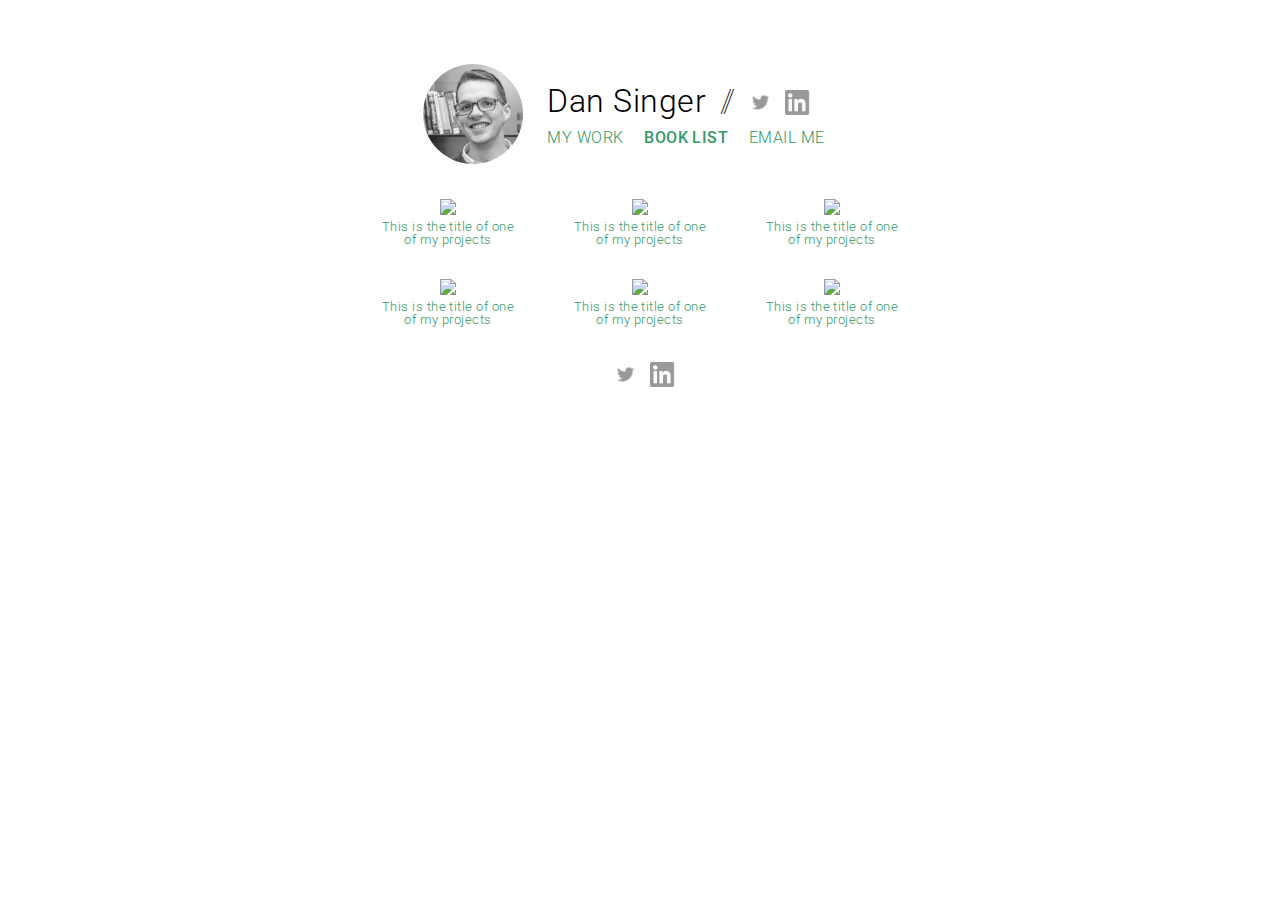
==== books/index.html @ 6f6c7e39 "Work, Book pages." ====
<!DOCTYPE HTML PUBLIC "-//W3C//DTD HTML 4.01//EN" "http://www.w3.org/TR/html4/strict.dtd">
<html>
	<head>
		<meta charset="utf-8">
		<meta http-equiv="X-UA-Compatible" content="IE=edge">
		<meta name="viewport" content="width=device-width, initial-scale=1">
		<title>Dan Singer: Designer, Researcher</title>
		<link href='https://fonts.googleapis.com/css?family=Roboto:100,300,300italic,500' rel='stylesheet' type='text/css'>
		<link rel="stylesheet" href="../css/styles.css">

	</head>

	<body>
			<div class="flexWrapper">
				<div class="flexHeader">
					<a href="http://dansinger.github.io"><img src="https://dansinger.github.io/images/profile.jpg" height="100" width="100" class="circle profile"></a>
					<div class="headerRight">
						<div class="heading">
								<h1><a href="http://dansinger.github.io">Dan Singer</a></h1>
								<div id="spacer">
									//
								</div>
								<div class="social">
									<a target="_blank" href="http://twitter.com/singerde"><img src="https://dansinger.github.io/images/twitter.png"></a>
									<a target="_blank" href="https://www.linkedin.com/in/dan-singer-0a117a32"><img src="https://dansinger.github.io/images/linkedin.png"></a>
								</div>
						</div>
						<div class="nav">
							<ul>
								<li><a href="../work">MY WORK</a></li>
								<li><a href="../books" class="current">BOOK LIST</a></li>
								<li><a href="mailto:singerde1@gmail.com">EMAIL ME</a></li>
							</ul>
						</div>
					</div>
				</div>

				<div class="flexWork">
					<div class="items">
						<img src="http://placekitten.com.s3.amazonaws.com/homepage-samples/96/139.jpg">
						<div class="itemTitle">
							<a>This is the title of one of my projects</a>
						</div>
					</div>
					<div class="items">
						<img src="http://placekitten.com.s3.amazonaws.com/homepage-samples/96/139.jpg">
						<div class="itemTitle">
							<a>This is the title of one of my projects</a>
						</div>
					</div>
					<div class="items">
						<img src="http://placekitten.com.s3.amazonaws.com/homepage-samples/96/139.jpg">
						<div class="itemTitle">
							<a>This is the title of one of my projects</a>
						</div>
					</div>
					<div class="items">
						<img src="http://placekitten.com.s3.amazonaws.com/homepage-samples/96/139.jpg">
						<div class="itemTitle">
							<a>This is the title of one of my projects</a>
						</div>
					</div>
					<div class="items">
						<img src="http://placekitten.com.s3.amazonaws.com/homepage-samples/96/139.jpg">
						<div class="itemTitle">
							<a>This is the title of one of my projects</a>
						</div>
					</div>
					<div class="items">
						<img src="http://placekitten.com.s3.amazonaws.com/homepage-samples/96/139.jpg">
						<div class="itemTitle">
							<a>This is the title of one of my projects</a>
						</div>
					</div>
				</div>

				<div class="flexFooter">
					<div class="social">
						<a target="_blank" href="http://twitter.com/singerde"><img src="https://dansinger.github.io/images/twitter.png"></a>
						<a target="_blank" href="https://www.linkedin.com/in/dan-singer-0a117a32"><img src="https://dansinger.github.io/images/linkedin.png"></a>
					</div>
				</div>
			</div>
	</body>

</html>
---- css/styles.css ----
/* Meyer Reset */
html,body,div,span,applet,object,iframe,a,abbr,acronym,address,big,cite,code,del,dfn,em,font,img,ins,kbd,q,s,samp,small,strike,strong,sub,sup,tt,var,dl,dt,dd,ol,ul,li,h1,h2,h3,h4,h5,h6,pre,form,fieldset,input,textarea,label,legend,p,blockquote,table,caption,tbody,tfoot,thead,tr,th,td{margin:0;padding:0;border:0;outline:0;font-weight:inherit;font-style:inherit;font-size:100%;font-family:inherit;vertical-align:baseline;}body{line-height:1;color:black;background:white;}:focus{outline:0;}table{border-collapse:collapse;border-spacing:0;}caption,th,td{text-align:left;font-weight:normal;}fieldset,img{border:0;}address,caption,cite,code,dfn,em,strong,th,var{font-style:normal;font-weight:normal;}ol,ul{list-style:none;}h1,h2,h3,h4,h5,h6{font-size:100%;font-weight:normal;}blockquote:before,blockquote:after,q:before,q:after{content:"";}blockquote,q{quotes:"" "";}abbr,acronym{border:0;}

@-ms-viewport {
  width: device-width;
}

/* Full-size CSS */

body {
	font-family: 'Roboto', sans-serif;
	font-weight: 300;
	font-size: 1rem;
	letter-spacing: 0.03rem;
}

h1 {
	font-size: 2rem;
	font-weight: 300;
	display: inline;
}

h1 a {
	color: #000000;
	font-weight: 300;
	text-decoration: none;
}

h2 {
	font-size: 1.5rem;
	margin: 0.5em 0 0.5em 0;
}

a {
	color: #339966;
	font-weight: 300;
	text-decoration: none;
}

a.current:link, a.current:visited {
	font-weight: 500;
}

p {
	margin: 1.5rem 0;
	line-height: 1.6rem;
}

.circle {
	border-radius: 50%;
}


.flexWrapper {
	display: flex;
	flex-direction: column;
	margin: 4rem auto;
	max-width: 90%;
	align-items: center;
	justify-content: space-around;
}

.flexHeader {
	display: flex;
	align-items: center
}

.profile {
	/* border: 1px solid black;*/
}

.headerRight {
	flex-direction: column;
	margin: 0 1.5rem;
}


#spacer {
	display: inline;
	font-weight: 100;
	font-size: 2rem;
	letter-spacing: -0.4rem;
	margin: 0 0.6rem;
}

.social {
	display: inline;
}

.social img {
	position: relative;
    height: 25px;
    width: 25px;
    margin: 0 0 0 0.5rem;
    top: 0.2rem;
    opacity: 0.4;
    transition: all 0.4s;
}

.social img:hover {
	opacity: 1;
}

.nav ul {
	margin: 0.8rem 0 0 0;
}

.nav ul li:first-child{
	margin: 0 0.5rem 0 0;
}

.nav ul li {
	display: inline;
	margin: 0 0.5rem;
}

.nav a {
	/* transition: all 0.4s; */
}

.flexContent {
	max-width: 36rem;
	margin: 2rem 0;
}


.flexContent p:first-child {
	margin: 0 0 1rem 0;
}

.flexWork {
	/* width: 40rem; */
	max-width: 36rem;
	margin: 1rem 0;
	display: flex;
	flex-flow: row wrap;
	justify-content: center;
}

.items {
	display: flex;
	flex-direction: column;
	align-items: center;
	/* background-color: red; 
	border: 1px solid black; */
	width: 10em;
	margin: 1em;
}

.items > img {
	/* border: 1px solid #339966; */
}

.itemTitle {
	width: 85%;
	margin: 0.5em 0 0 0;
	text-align: center;
	font-size: 0.8em;
}

/* Mobile */
@media screen and (max-width: 580px) {
	.flexHeader {
		flex-direction: column;
		justify-content: center;
	}

	.heading {
		margin: 1rem 0;
	}

	#spacer {
		display: none;
	}

	.social {
		display: flex;
		margin: 1rem;
		justify-content: center;
	}

	.social img:first-child {
		top: 0;
		margin: 0 0.4rem;
	}

	.social img {
		top: 0;
		margin: 0 0.4rem;
		opacity: 1;
	}

	.nav {
		margin: 1.5rem auto 0;
	}

	.nav ul {
		text-align: center;
	}

	.nav ul li:first-child {
		margin: 0;
	}

	.nav ul li {
		display: block;
		margin: 1.2rem 0;
	}



	.flexContent {
		margin: 0.8rem 0;
		width: 90%;
	}
}
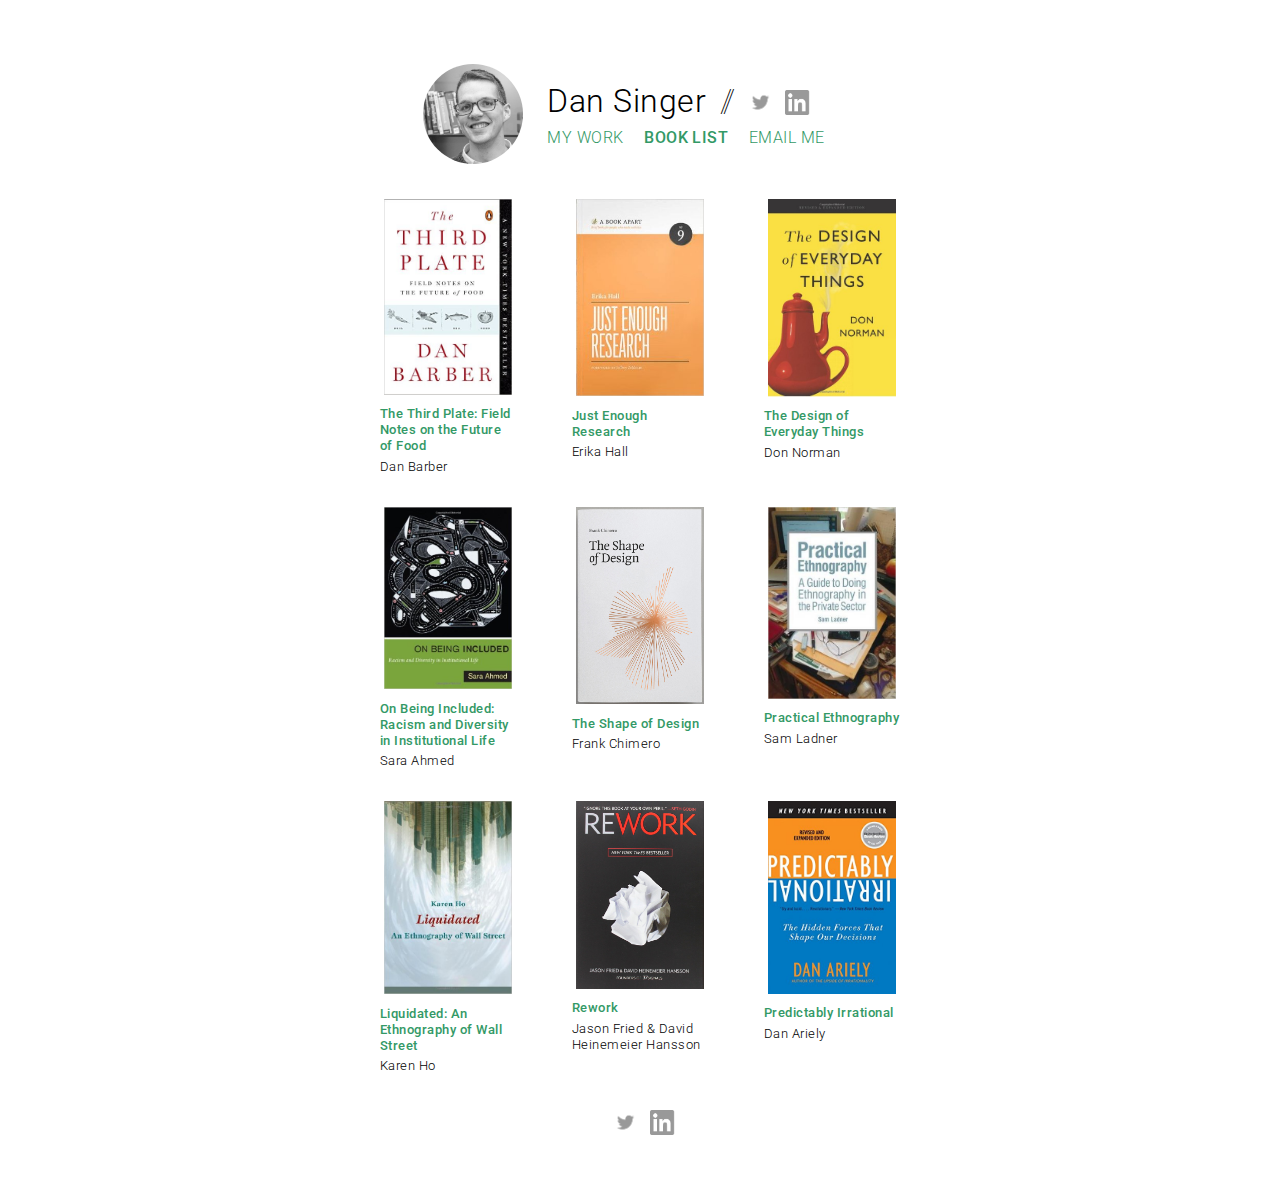
==== commit 83bbd0c1: "Add books and update CSS." ====
--- a/books/index.html
+++ b/books/index.html
@@ -36,42 +36,69 @@
 				</div>
 
 				<div class="flexWork">
-					<div class="items">
-						<img src="http://placekitten.com.s3.amazonaws.com/homepage-samples/96/139.jpg">
+					<a href="http://www.amazon.com/The-Third-Plate-Field-Future/dp/0143127152" class="items">
+						<img src="../images/Barber.jpg">
 						<div class="itemTitle">
-							<a>This is the title of one of my projects</a>
+							<p class="bold">The Third Plate: Field Notes on the Future of Food</p>
+							<p class="light">Dan Barber</p>
 						</div>
-					</div>
-					<div class="items">
-						<img src="http://placekitten.com.s3.amazonaws.com/homepage-samples/96/139.jpg">
+					</a>
+					<a href="https://abookapart.com/products/just-enough-research" class="items">
+						<img src="../images/Hall.jpg">
 						<div class="itemTitle">
-							<a>This is the title of one of my projects</a>
+							<p class="bold">Just Enough Research</p>
+							<p class="light">Erika Hall</p>
 						</div>
-					</div>
-					<div class="items">
-						<img src="http://placekitten.com.s3.amazonaws.com/homepage-samples/96/139.jpg">
+					</a>
+					<a href="http://www.amazon.com/The-Design-Everyday-Things-Expanded/dp/0465050654" class="items">
+						<img src="../images/Norman.jpg">
 						<div class="itemTitle">
-							<a>This is the title of one of my projects</a>
+							<p class="bold">The Design of Everyday Things</p>
+							<p class="light">Don Norman</p>
 						</div>
-					</div>
-					<div class="items">
-						<img src="http://placekitten.com.s3.amazonaws.com/homepage-samples/96/139.jpg">
+					</a>
+					<a href="http://www.amazon.com/Being-Included-Racism-Diversity-Institutional/dp/0822352362/" class="items">
+						<img src="../images/Ahmed.jpg">
 						<div class="itemTitle">
-							<a>This is the title of one of my projects</a>
+							<p class="bold">On Being Included: Racism and Diversity in Institutional Life </p>
+							<p class="light">Sara Ahmed</p>
 						</div>
-					</div>
-					<div class="items">
-						<img src="http://placekitten.com.s3.amazonaws.com/homepage-samples/96/139.jpg">
+					</a>
+					<a href="https://buyolympia.com/q/Item=frank-chimero-the-shape-of-design-paperback" class="items">
+						<img src="../images/Chimero.jpg">
 						<div class="itemTitle">
-							<a>This is the title of one of my projects</a>
+							<p class="bold">The Shape of Design</p>
+							<p class="light">Frank Chimero</p>
 						</div>
-					</div>
-					<div class="items">
-						<img src="http://placekitten.com.s3.amazonaws.com/homepage-samples/96/139.jpg">
+					</a>
+					<a href="http://www.amazon.com/Practical-Ethnography-Guide-Private-Sector/dp/1611323908" class="items">
+						<img src="../images/Ladner.jpg">
 						<div class="itemTitle">
-							<a>This is the title of one of my projects</a>
+							<p class="bold">Practical Ethnography</p>
+							<p class="light">Sam Ladner</p>
 						</div>
-					</div>
+					</a>
+					<a href="http://www.amazon.com/dp/0822345994/" class="items">
+							<img src="../images/Ho.jpg">
+							<div class="itemTitle">
+								<p class="bold">Liquidated: An Ethnography of Wall Street</p>
+								<p class="light">Karen Ho</p>
+							</div>
+					</a>
+					<a href="http://www.amazon.com/Rework-Jason-Fried/dp/0307463745" class="items">
+						<img src="../images/Fried.jpg">
+						<div class="itemTitle">
+							<p class="bold">Rework</p>
+							<p class="light">Jason Fried & David Heinemeier Hansson</p>
+						</div>
+					</a>
+					<a href="http://www.amazon.com/Predictably-Irrational-Revised-Expanded-Edition/dp/0061353248" class="items">
+						<img src="../images/Ariely.jpg">
+						<div class="itemTitle">
+							<p class="bold">Predictably Irrational</p>
+							<p class="light">Dan Ariely</p>
+						</div>
+					</a>
 				</div>
 
 				<div class="flexFooter">
--- a/css/styles.css
+++ b/css/styles.css
@@ -41,10 +41,28 @@
 	font-weight: 500;
 }
 
-p {
+/* Paragraph Styles */
+.bodyText {
 	margin: 1.5rem 0;
 	line-height: 1.6rem;
 }
+
+.bold {
+	font-weight: 500;
+	font-size: 0.8rem;
+	color: #339966;
+	line-height: 1.0rem;
+	margin: 0.2rem 0 0 0;
+}
+
+.light {
+	font-weight: 300;
+	font-size: 0.8rem;
+	color: #000000;
+	line-height: 1.0rem;
+	margin: 0.3rem 0 0 0;
+}
+
 
 .circle {
 	border-radius: 50%;
@@ -143,19 +161,21 @@
 	align-items: center;
 	/* background-color: red; 
 	border: 1px solid black; */
-	width: 10em;
-	margin: 1em;
+	width: 10rem;
+	height: auto;
+	margin: 1rem;
 }
 
 .items > img {
 	/* border: 1px solid #339966; */
+	width: 80%;
+	height: auto;
 }
 
 .itemTitle {
 	width: 85%;
-	margin: 0.5em 0 0 0;
-	text-align: center;
-	font-size: 0.8em;
+	margin: 0.5rem 0 0 0;
+	text-align: left;
 }
 
 /* Mobile */
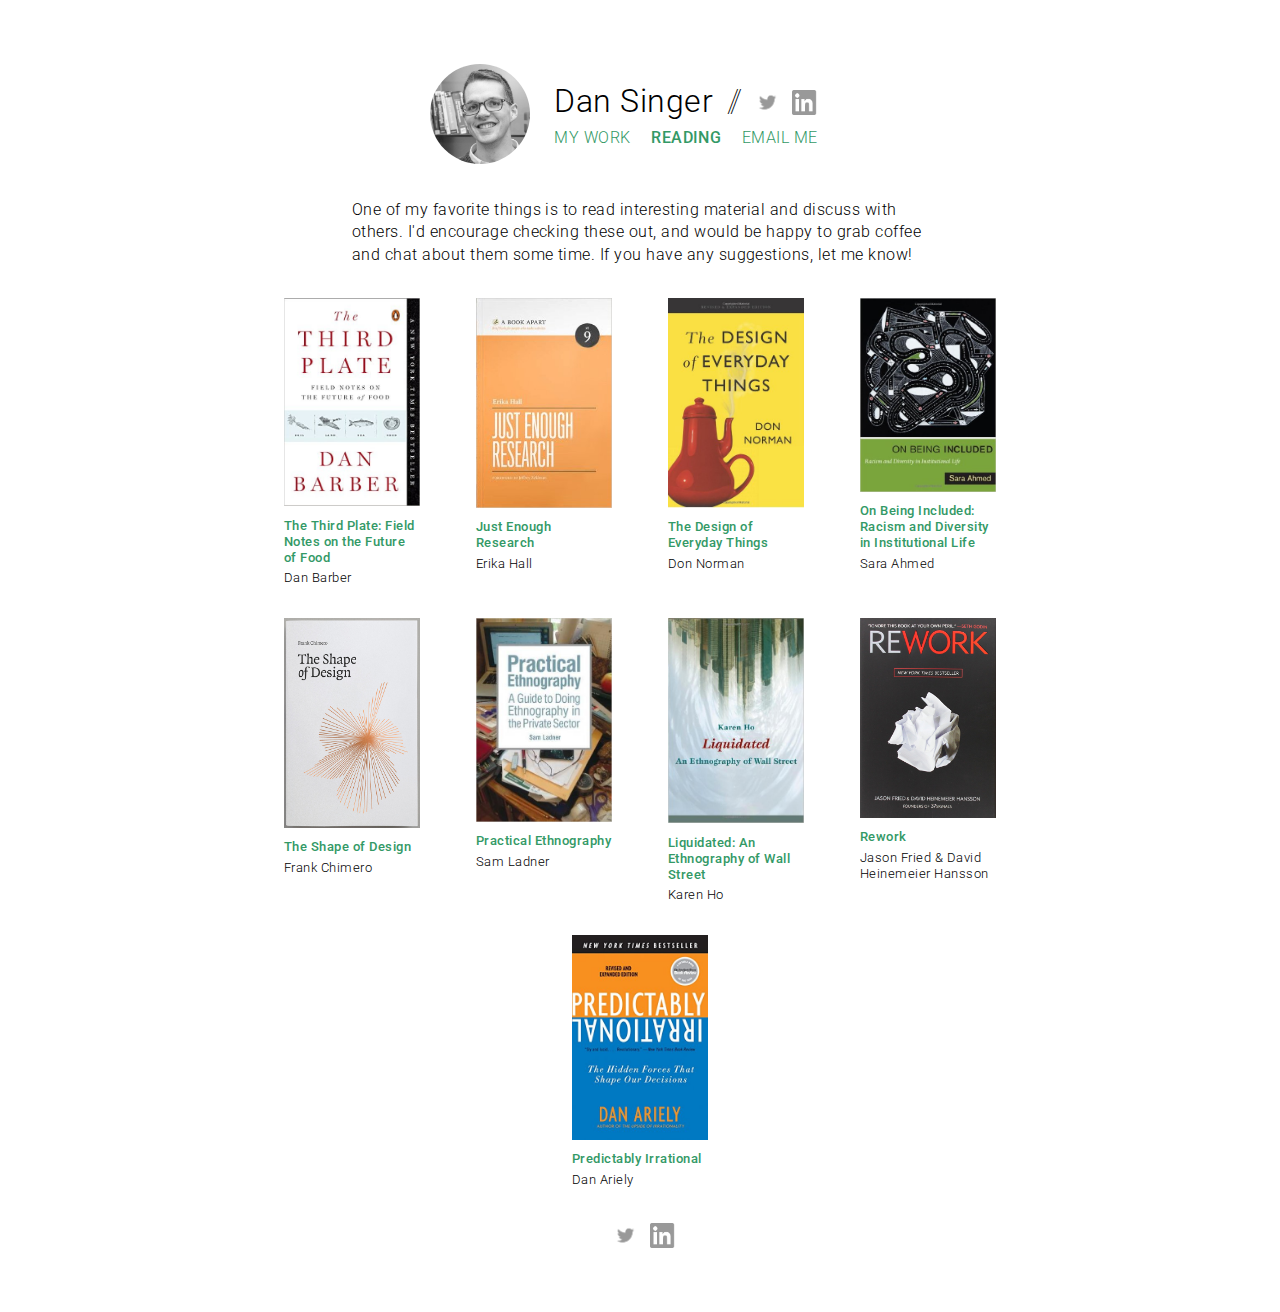
==== commit 92464efa: "Lots and lots of updates." ====
--- a/books/index.html
+++ b/books/index.html
@@ -13,28 +13,32 @@
 	<body>
 			<div class="flexWrapper">
 				<div class="flexHeader">
-					<a href="http://dansinger.github.io"><img src="https://dansinger.github.io/images/profile.jpg" height="100" width="100" class="circle profile"></a>
+					<a href="../index.html">
+						<img src="../images/profile.jpg" height="100" width="100" class="circle profile">
+					</a>
 					<div class="headerRight">
 						<div class="heading">
-								<h1><a href="http://dansinger.github.io">Dan Singer</a></h1>
+								<h1 class="large medium black inline"><a href="../index.html" class="black">Dan Singer</a></h1>
 								<div id="spacer">
 									//
 								</div>
-								<div class="social">
+								<div class="social inline">
 									<a target="_blank" href="http://twitter.com/singerde"><img src="https://dansinger.github.io/images/twitter.png"></a>
 									<a target="_blank" href="https://www.linkedin.com/in/dan-singer-0a117a32"><img src="https://dansinger.github.io/images/linkedin.png"></a>
 								</div>
 						</div>
 						<div class="nav">
 							<ul>
-								<li><a href="../work">MY WORK</a></li>
-								<li><a href="../books" class="current">BOOK LIST</a></li>
+								<li><a href="../work/index.html">MY WORK</a></li>
+								<li><a href="../books/index.html" class="heavy">READING</a></li>
 								<li><a href="mailto:singerde1@gmail.com">EMAIL ME</a></li>
 							</ul>
 						</div>
 					</div>
 				</div>
-
+				<div class="introText">
+					<p class="spaced14">One of my favorite things is to read interesting material and discuss with others. I'd encourage checking these out, and would be happy to grab coffee and chat about them some time. If you have any suggestions, let me know!</p>
+				</div>
 				<div class="flexWork">
 					<a href="http://www.amazon.com/The-Third-Plate-Field-Future/dp/0143127152" class="items">
 						<img src="../images/Barber.jpg">
--- a/css/styles.css
+++ b/css/styles.css
@@ -1,5 +1,53 @@
-/* Meyer Reset */
-html,body,div,span,applet,object,iframe,a,abbr,acronym,address,big,cite,code,del,dfn,em,font,img,ins,kbd,q,s,samp,small,strike,strong,sub,sup,tt,var,dl,dt,dd,ol,ul,li,h1,h2,h3,h4,h5,h6,pre,form,fieldset,input,textarea,label,legend,p,blockquote,table,caption,tbody,tfoot,thead,tr,th,td{margin:0;padding:0;border:0;outline:0;font-weight:inherit;font-style:inherit;font-size:100%;font-family:inherit;vertical-align:baseline;}body{line-height:1;color:black;background:white;}:focus{outline:0;}table{border-collapse:collapse;border-spacing:0;}caption,th,td{text-align:left;font-weight:normal;}fieldset,img{border:0;}address,caption,cite,code,dfn,em,strong,th,var{font-style:normal;font-weight:normal;}ol,ul{list-style:none;}h1,h2,h3,h4,h5,h6{font-size:100%;font-weight:normal;}blockquote:before,blockquote:after,q:before,q:after{content:"";}blockquote,q{quotes:"" "";}abbr,acronym{border:0;}
+/* http://meyerweb.com/eric/tools/css/reset/ 
+   v2.0 | 20110126
+   License: none (public domain)
+*/
+
+	html, body, div, span, applet, object, iframe,
+	h1, h2, h3, h4, h5, h6, p, blockquote, pre,
+	a, abbr, acronym, address, big, cite, code,
+	del, dfn, em, img, ins, kbd, q, s, samp,
+	small, strike, strong, sub, sup, tt, var,
+	b, u, i, center,
+	dl, dt, dd, ol, ul, li,
+	fieldset, form, label, legend,
+	table, caption, tbody, tfoot, thead, tr, th, td,
+	article, aside, canvas, details, embed, 
+	figure, figcaption, footer, header, hgroup, 
+	menu, nav, output, ruby, section, summary,
+	time, mark, audio, video {
+		margin: 0;
+		padding: 0;
+		border: 0;
+		font-size: 100%;
+		font: inherit;
+		vertical-align: baseline;
+	}
+	/* HTML5 display-role reset for older browsers */
+	article, aside, details, figcaption, figure, 
+	footer, header, hgroup, menu, nav, section {
+		display: block;
+	}
+	body {
+		line-height: 1;
+	}
+	ol, ul {
+		list-style: none;
+	}
+	blockquote, q {
+		quotes: none;
+	}
+	blockquote:before, blockquote:after,
+	q:before, q:after {
+		content: '';
+		content: none;
+	}
+	table {
+		border-collapse: collapse;
+		border-spacing: 0;
+	}
+
+/* Reset End */
 
 @-ms-viewport {
   width: device-width;
@@ -14,38 +62,94 @@
 	letter-spacing: 0.03rem;
 }
 
-h1 {
+.black {
+	color: #000000;
+}
+
+.green {
+	color: #339966;
+}
+
+.heavy {
+	font-weight: 500;
+}
+
+.medium {
+	font-weight: 300;
+}
+
+.light {
+	font-weight: 100;
+}
+
+.large {
 	font-size: 2rem;
-	font-weight: 300;
+}
+
+.regular {
+	font-size: 1.5rem;
+}
+
+.small {
+	font-size: 1.0rem;
+}
+
+.inline {
 	display: inline;
 }
 
-h1 a {
-	color: #000000;
-	font-weight: 300;
-	text-decoration: none;
-}
-
-h2 {
-	font-size: 1.5rem;
-	margin: 0.5em 0 0.5em 0;
+.block {
+	display: block;
+}
+
+.fullWidth {
+	width: 100%;
+}
+
+.max100 {
+	max-width: 100%;
+}
+
+.floatLeft {
+	float: left;
+}
+
+.m-auto {
+	margin: auto;
+}
+
+.m-2t {
+	margin-top: 2rem;
+}
+
+.m-15t{
+	margin-top: 1.5rem;
+}
+
+.m-r {
+	margin-right: 2rem;
+}
+
+.spaced16 {
+	line-height: 1.6rem;
+}
+
+.spaced14 {
+	line-height: 1.4rem;
 }
 
 a {
 	color: #339966;
-	font-weight: 300;
 	text-decoration: none;
 }
 
-a.current:link, a.current:visited {
-	font-weight: 500;
-}
-
 /* Paragraph Styles */
+/*
 .bodyText {
 	margin: 1.5rem 0;
 	line-height: 1.6rem;
 }
+*/
 
 .bold {
 	font-weight: 500;
@@ -99,10 +203,6 @@
 	font-size: 2rem;
 	letter-spacing: -0.4rem;
 	margin: 0 0.6rem;
-}
-
-.social {
-	display: inline;
 }
 
 .social img {
@@ -119,6 +219,15 @@
 	opacity: 1;
 }
 
+ul {
+	list-style-type: circle;
+}
+
+ul li {
+	margin: 1rem 0 0 2rem;
+
+}
+
 .nav ul {
 	margin: 0.8rem 0 0 0;
 }
@@ -136,19 +245,24 @@
 	/* transition: all 0.4s; */
 }
 
-.flexContent {
-	max-width: 36rem;
+.Content {
+	max-width: 60%;
 	margin: 2rem 0;
 }
 
 
-.flexContent p:first-child {
+.Content p:first-child {
 	margin: 0 0 1rem 0;
+}
+
+.introText {
+	margin: 2rem 0 0 0;
+	max-width: 50%
 }
 
 .flexWork {
 	/* width: 40rem; */
-	max-width: 36rem;
+	max-width: 80%;
 	margin: 1rem 0;
 	display: flex;
 	flex-flow: row wrap;
@@ -168,7 +282,7 @@
 
 .items > img {
 	/* border: 1px solid #339966; */
-	width: 80%;
+	width: 85%;
 	height: auto;
 }
 
@@ -176,6 +290,21 @@
 	width: 85%;
 	margin: 0.5rem 0 0 0;
 	text-align: left;
+}
+
+.workItems {
+	display: flex;
+	flex-direction: column;
+	align-items: center;
+	width: auto;
+	height: auto;
+	margin: 1rem;
+}
+
+.workItems > img {
+	border: 1px solid lightgray;
+	border-radius: 4px;
+	height: auto;
 }
 
 /* Mobile */
@@ -227,8 +356,6 @@
 		margin: 1.2rem 0;
 	}
 
-
-
 	.flexContent {
 		margin: 0.8rem 0;
 		width: 90%;
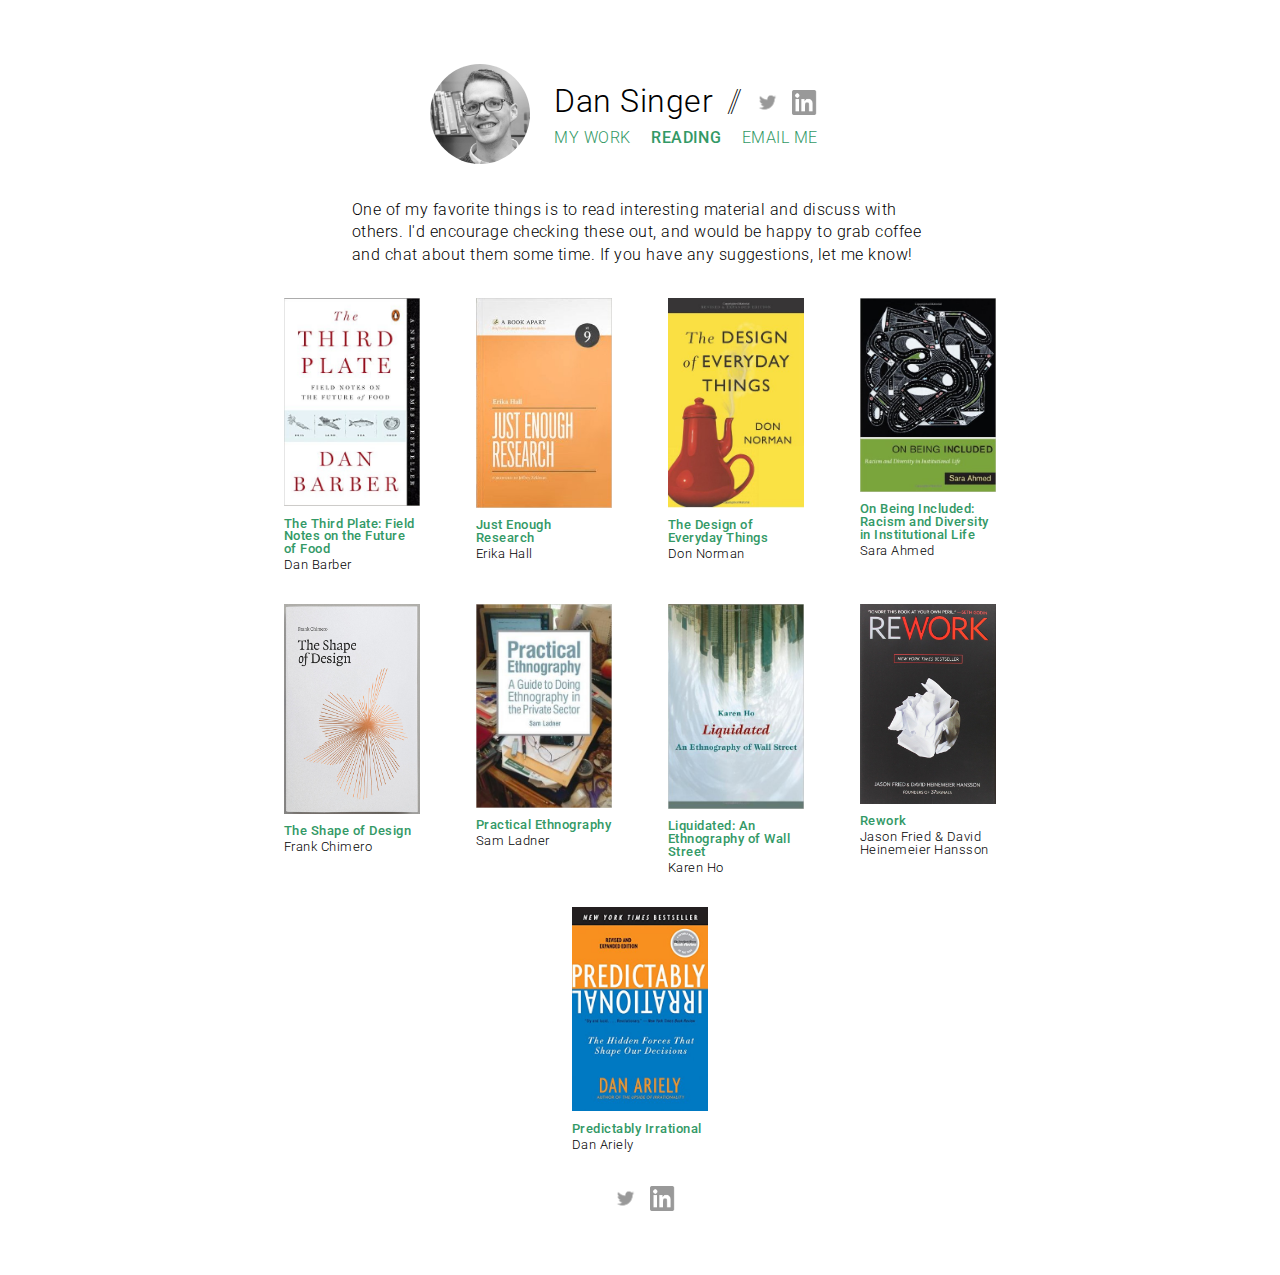
==== commit a10d9a8e: "Lots of style updates." ====
--- a/books/index.html
+++ b/books/index.html
@@ -11,7 +11,7 @@
 	</head>
 
 	<body>
-			<div class="flexWrapper">
+			<div class="flex wrapper">
 				<div class="flexHeader">
 					<a href="../index.html">
 						<img src="../images/profile.jpg" height="100" width="100" class="circle profile">
@@ -39,68 +39,68 @@
 				<div class="introText">
 					<p class="spaced14">One of my favorite things is to read interesting material and discuss with others. I'd encourage checking these out, and would be happy to grab coffee and chat about them some time. If you have any suggestions, let me know!</p>
 				</div>
-				<div class="flexWork">
+				<div class="flexContent">
 					<a href="http://www.amazon.com/The-Third-Plate-Field-Future/dp/0143127152" class="items">
 						<img src="../images/Barber.jpg">
 						<div class="itemTitle">
-							<p class="bold">The Third Plate: Field Notes on the Future of Food</p>
-							<p class="light">Dan Barber</p>
+							<p class="heavy green tiny m-02t">The Third Plate: Field Notes on the Future of Food</p>
+							<p class="regular black tiny m-02t">Dan Barber</p>
 						</div>
 					</a>
 					<a href="https://abookapart.com/products/just-enough-research" class="items">
 						<img src="../images/Hall.jpg">
 						<div class="itemTitle">
-							<p class="bold">Just Enough Research</p>
-							<p class="light">Erika Hall</p>
+							<p class="heavy green tiny m-02t">Just Enough Research</p>
+							<p class="regular black tiny m-02t">Erika Hall</p>
 						</div>
 					</a>
 					<a href="http://www.amazon.com/The-Design-Everyday-Things-Expanded/dp/0465050654" class="items">
 						<img src="../images/Norman.jpg">
 						<div class="itemTitle">
-							<p class="bold">The Design of Everyday Things</p>
-							<p class="light">Don Norman</p>
+							<p class="heavy green tiny m-02t">The Design of Everyday Things</p>
+							<p class="regular black tiny m-02t">Don Norman</p>
 						</div>
 					</a>
 					<a href="http://www.amazon.com/Being-Included-Racism-Diversity-Institutional/dp/0822352362/" class="items">
 						<img src="../images/Ahmed.jpg">
 						<div class="itemTitle">
-							<p class="bold">On Being Included: Racism and Diversity in Institutional Life </p>
-							<p class="light">Sara Ahmed</p>
+							<p class="heavy green tiny m-02t">On Being Included: Racism and Diversity in Institutional Life </p>
+							<p class="regular black tiny m-02t">Sara Ahmed</p>
 						</div>
 					</a>
 					<a href="https://buyolympia.com/q/Item=frank-chimero-the-shape-of-design-paperback" class="items">
 						<img src="../images/Chimero.jpg">
 						<div class="itemTitle">
-							<p class="bold">The Shape of Design</p>
-							<p class="light">Frank Chimero</p>
+							<p class="heavy green tiny m-02t">The Shape of Design</p>
+							<p class="regular black tiny m-02t">Frank Chimero</p>
 						</div>
 					</a>
 					<a href="http://www.amazon.com/Practical-Ethnography-Guide-Private-Sector/dp/1611323908" class="items">
 						<img src="../images/Ladner.jpg">
 						<div class="itemTitle">
-							<p class="bold">Practical Ethnography</p>
-							<p class="light">Sam Ladner</p>
+							<p class="heavy green tiny m-02t">Practical Ethnography</p>
+							<p class="regular black tiny m-02t">Sam Ladner</p>
 						</div>
 					</a>
 					<a href="http://www.amazon.com/dp/0822345994/" class="items">
 							<img src="../images/Ho.jpg">
 							<div class="itemTitle">
-								<p class="bold">Liquidated: An Ethnography of Wall Street</p>
-								<p class="light">Karen Ho</p>
+								<p class="heavy green tiny m-02t">Liquidated: An Ethnography of Wall Street</p>
+								<p class="regular black tiny m-02t">Karen Ho</p>
 							</div>
 					</a>
 					<a href="http://www.amazon.com/Rework-Jason-Fried/dp/0307463745" class="items">
 						<img src="../images/Fried.jpg">
 						<div class="itemTitle">
-							<p class="bold">Rework</p>
-							<p class="light">Jason Fried & David Heinemeier Hansson</p>
+							<p class="heavy green tiny m-02t">Rework</p>
+							<p class="regular black tiny m-02t">Jason Fried & David Heinemeier Hansson</p>
 						</div>
 					</a>
 					<a href="http://www.amazon.com/Predictably-Irrational-Revised-Expanded-Edition/dp/0061353248" class="items">
 						<img src="../images/Ariely.jpg">
 						<div class="itemTitle">
-							<p class="bold">Predictably Irrational</p>
-							<p class="light">Dan Ariely</p>
+							<p class="heavy green tiny m-02t">Predictably Irrational</p>
+							<p class="regular black tiny m-02t">Dan Ariely</p>
 						</div>
 					</a>
 				</div>
--- a/css/styles.css
+++ b/css/styles.css
@@ -55,6 +55,8 @@
 
 /* Full-size CSS */
 
+/* Element Styling */
+
 body {
 	font-family: 'Roboto', sans-serif;
 	font-weight: 300;
@@ -62,109 +64,105 @@
 	letter-spacing: 0.03rem;
 }
 
-.black {
-	color: #000000;
-}
-
-.green {
-	color: #339966;
-}
-
-.heavy {
-	font-weight: 500;
-}
-
-.medium {
-	font-weight: 300;
-}
-
-.light {
-	font-weight: 100;
-}
-
-.large {
-	font-size: 2rem;
-}
-
-.regular {
-	font-size: 1.5rem;
-}
-
-.small {
-	font-size: 1.0rem;
-}
-
-.inline {
-	display: inline;
-}
-
-.block {
-	display: block;
-}
-
-.fullWidth {
-	width: 100%;
-}
-
-.max100 {
-	max-width: 100%;
-}
-
-.floatLeft {
-	float: left;
-}
-
-.m-auto {
-	margin: auto;
-}
-
-.m-2t {
-	margin-top: 2rem;
-}
-
-.m-15t{
-	margin-top: 1.5rem;
-}
-
-.m-r {
-	margin-right: 2rem;
-}
-
-.spaced16 {
-	line-height: 1.6rem;
-}
-
-.spaced14 {
-	line-height: 1.4rem;
-}
-
 a {
 	color: #339966;
 	text-decoration: none;
 }
 
-/* Paragraph Styles */
-/*
-.bodyText {
-	margin: 1.5rem 0;
+ul {
+	list-style-type: circle;
+}
+
+ul li {
+	margin: 1rem 0 0 2rem;
+
+}
+
+
+/* General Styles */
+
+.black {
+	color: #000000;
+}
+
+.green {
+	color: #339966;
+}
+
+.heavy {
+	font-weight: 500;
+}
+
+.medium {
+	font-weight: 300;
+}
+
+.light {
+	font-weight: 100;
+}
+
+.large {
+	font-size: 2rem;
+}
+
+.regular {
+	font-size: 1.5rem;
+}
+
+.small {
+	font-size: 1.0rem;
+}
+
+.tiny {
+	font-size: 0.8rem;
+}
+
+.inline {
+	display: inline;
+}
+
+.block {
+	display: block;
+}
+
+.fullWidth {
+	width: 100%;
+}
+
+.max100 {
+	max-width: 100%;
+}
+
+.floatLeft {
+	float: left;
+}
+
+.m-auto {
+	margin: auto;
+}
+
+.m-2t {
+	margin-top: 2rem;
+}
+
+.m-15t{
+	margin-top: 1.5rem;
+}
+
+.m-02t {
+	margin-top: 0.2rem;
+}
+
+.m-r {
+	margin-right: 2rem;
+}
+
+.spaced16 {
 	line-height: 1.6rem;
 }
-*/
-
-.bold {
-	font-weight: 500;
-	font-size: 0.8rem;
-	color: #339966;
-	line-height: 1.0rem;
-	margin: 0.2rem 0 0 0;
-}
-
-.light {
-	font-weight: 300;
-	font-size: 0.8rem;
-	color: #000000;
-	line-height: 1.0rem;
-	margin: 0.3rem 0 0 0;
+
+.spaced14 {
+	line-height: 1.4rem;
 }
 
 
@@ -173,8 +171,17 @@
 }
 
 
-.flexWrapper {
-	display: flex;
+/* Overall Flex CSS */
+
+.flex {
+	display: flex;
+}
+
+.flexCenter {
+	align-items: center;
+}
+
+.wrapper {
 	flex-direction: column;
 	margin: 4rem auto;
 	max-width: 90%;
@@ -182,20 +189,18 @@
 	justify-content: space-around;
 }
 
+
+/* Header Styles */
+
 .flexHeader {
 	display: flex;
 	align-items: center
-}
-
-.profile {
-	/* border: 1px solid black;*/
 }
 
 .headerRight {
 	flex-direction: column;
 	margin: 0 1.5rem;
 }
-
 
 #spacer {
 	display: inline;
@@ -219,14 +224,6 @@
 	opacity: 1;
 }
 
-ul {
-	list-style-type: circle;
-}
-
-ul li {
-	margin: 1rem 0 0 2rem;
-
-}
 
 .nav ul {
 	margin: 0.8rem 0 0 0;
@@ -241,9 +238,8 @@
 	margin: 0 0.5rem;
 }
 
-.nav a {
-	/* transition: all 0.4s; */
-}
+
+/* Content Styles */
 
 .Content {
 	max-width: 60%;
@@ -260,8 +256,7 @@
 	max-width: 50%
 }
 
-.flexWork {
-	/* width: 40rem; */
+.flexContent {
 	max-width: 80%;
 	margin: 1rem 0;
 	display: flex;
@@ -273,15 +268,12 @@
 	display: flex;
 	flex-direction: column;
 	align-items: center;
-	/* background-color: red; 
-	border: 1px solid black; */
 	width: 10rem;
 	height: auto;
 	margin: 1rem;
 }
 
 .items > img {
-	/* border: 1px solid #339966; */
 	width: 85%;
 	height: auto;
 }
@@ -302,13 +294,20 @@
 }
 
 .workItems > img {
-	border: 1px solid lightgray;
+	border: 1px solid #969696;
 	border-radius: 4px;
 	height: auto;
 }
 
+
+
 /* Mobile */
+
 @media screen and (max-width: 580px) {
+	.wrapper {
+		margin: 1rem auto;
+	}
+
 	.flexHeader {
 		flex-direction: column;
 		justify-content: center;
@@ -356,8 +355,18 @@
 		margin: 1.2rem 0;
 	}
 
-	.flexContent {
+	.introText {
+		min-width: 90%;
+		margin: 0.5rem;
+	}
+
+	.Content, .flexContent {
 		margin: 0.8rem 0;
-		width: 90%;
-	}
-}
+		min-width: 95%;
+	}
+
+	.items > img {
+	width: 100%;
+	height: auto;
+}
+}
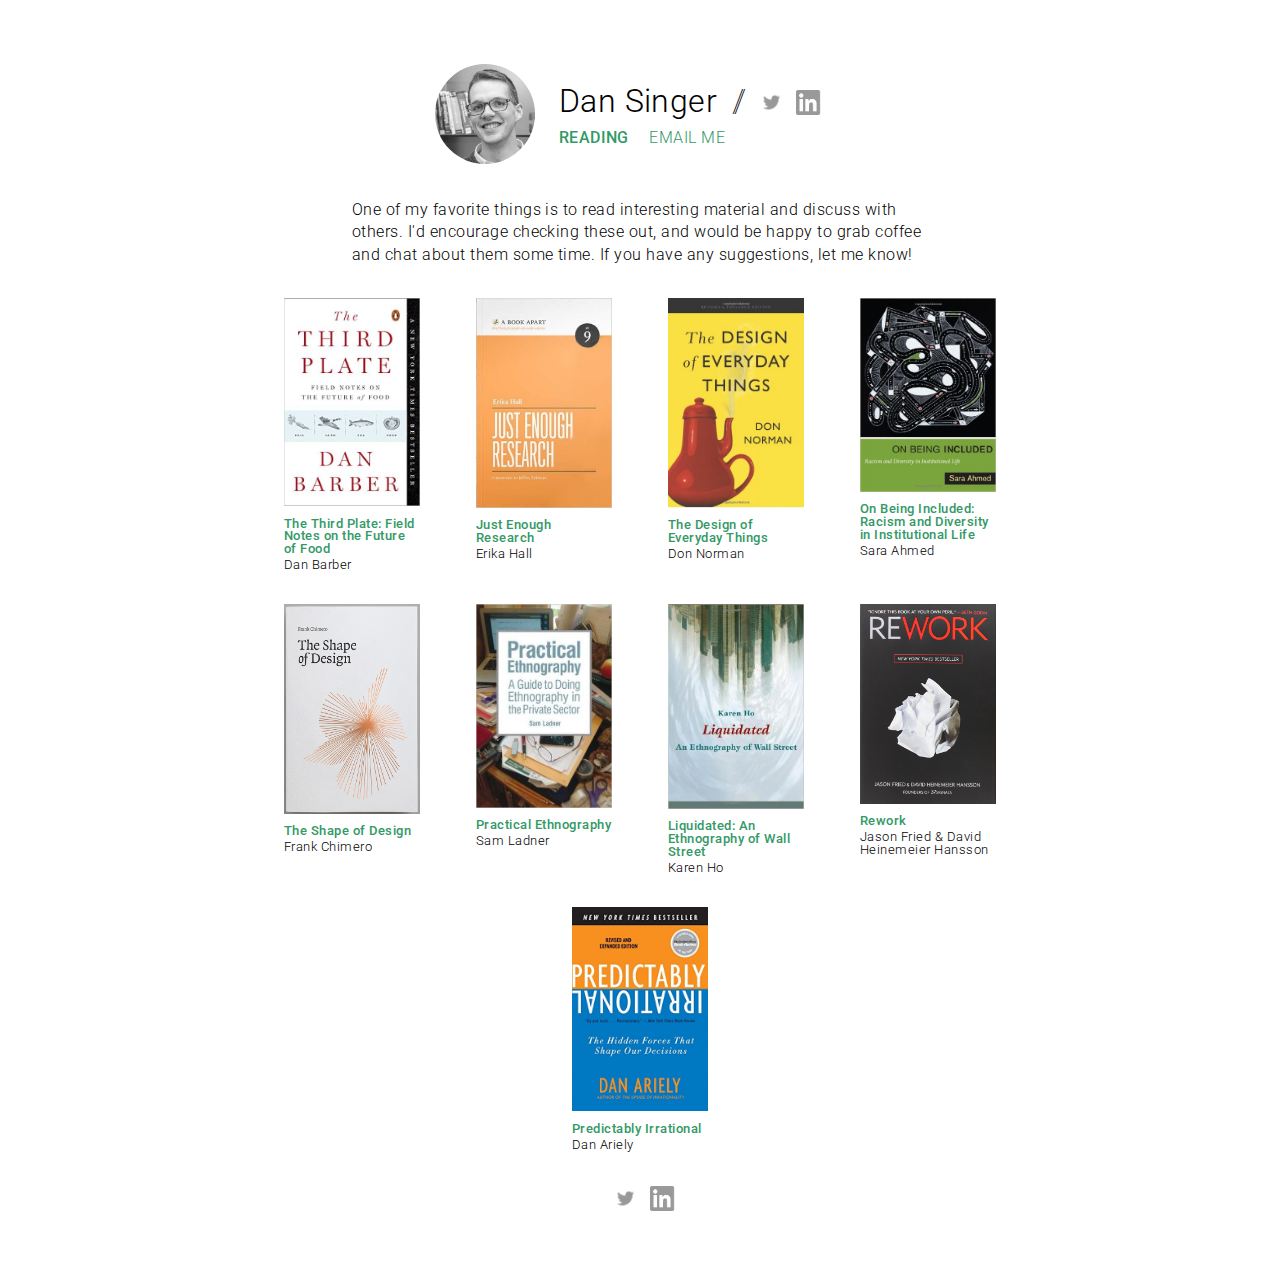
==== commit 2de0bc84: "Update index.html" ====
--- a/books/index.html
+++ b/books/index.html
@@ -29,7 +29,7 @@
 						</div>
 						<div class="nav">
 							<ul>
-								<li><a href="../work/index.html">MY WORK</a></li>
+								<!--<li><a href="../work/index.html">MY WORK</a></li>-->
 								<li><a href="../books/index.html" class="heavy">READING</a></li>
 								<li><a href="mailto:singerde1@gmail.com">EMAIL ME</a></li>
 							</ul>
@@ -114,4 +114,4 @@
 			</div>
 	</body>
 
-</html>+</html>
